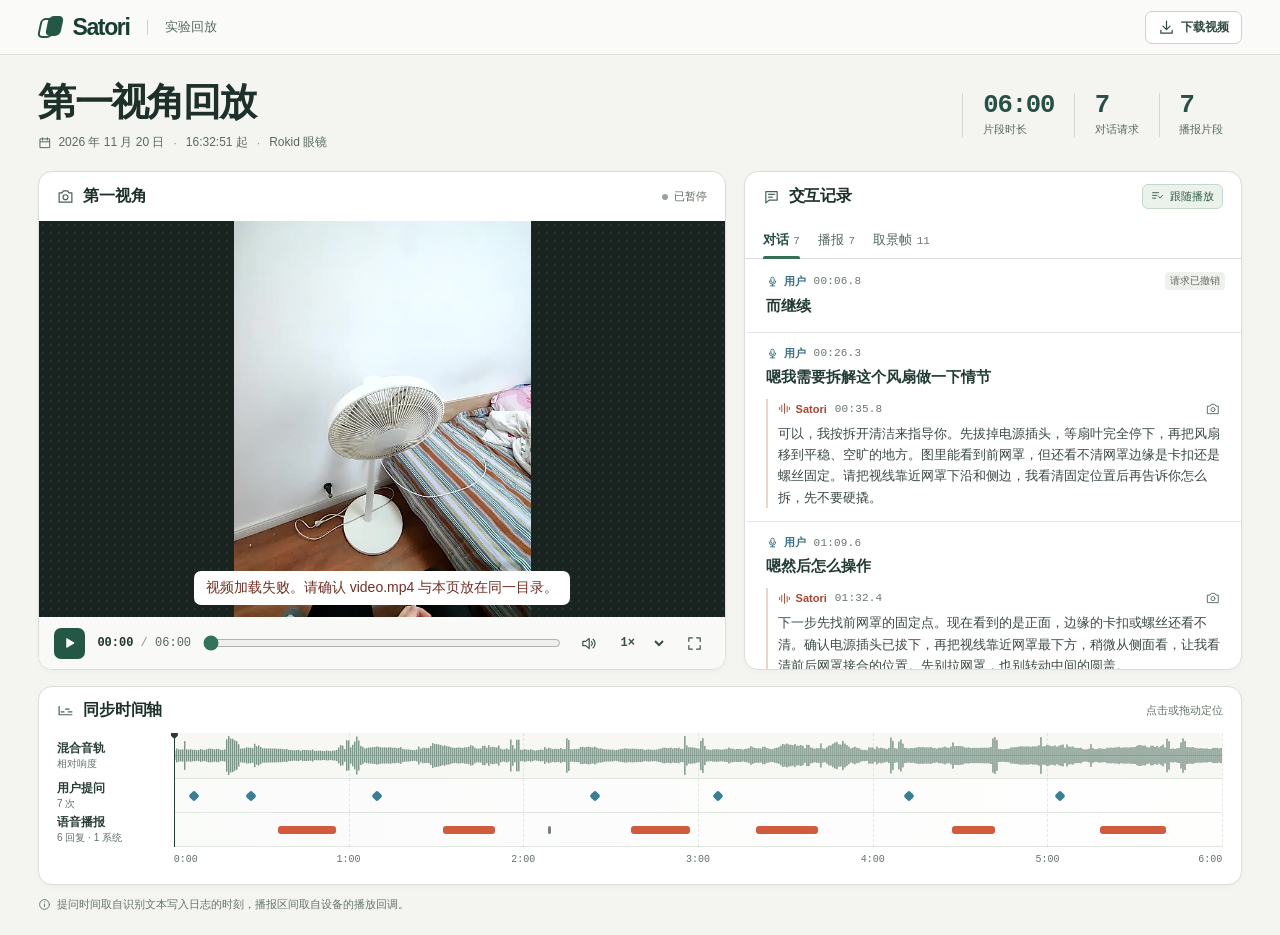
==== replay/index.html @ 566a4416 "Publish the six-minute Satori replay site" ====
<!doctype html>
<html lang="zh-CN">
<head>
  <meta charset="utf-8">
  <meta name="viewport" content="width=device-width,initial-scale=1">
  <meta name="color-scheme" content="light">
  <title>Satori · 第一视角实验回放</title>
  <link rel="stylesheet" href="replay.css">
  <script defer src="replay-data.js"></script>
  <script defer src="replay-timeline.js"></script>
  <script defer src="replay.js"></script>
</head>
<body>
  <header class="topbar"><div class="wrap top-inner">
    <div class="brand"><span class="brand-mark" aria-hidden="true"><i></i><b></b></span>Satori</div>
    <span class="top-rule"></span><span class="top-section">实验回放</span>
    <a class="download" href="video.mp4" download="Satori_第一视角_前6分钟.mp4"><i data-icon="download"></i>下载视频</a>
  </div></header>
  <main class="wrap">
    <div class="heading">
      <div><h1>第一视角回放</h1>
        <div class="metadata"><span><i data-icon="calendar"></i>2026 年 11 月 20 日</span><b>·</b><span>16:32:51 起</span><b>·</b><span>Rokid 眼镜</span></div>
      </div>
      <div class="stats"><div><strong id="totalDuration">06:00</strong><span>片段时长</span></div><div><strong id="totalTurns">7</strong><span>对话请求</span></div><div><strong id="totalSpeech">7</strong><span>播报片段</span></div></div>
    </div>
    <noscript><p>请允许本地 JavaScript 运行，以使用同步时间轴和对话定位。</p></noscript>
    <div class="workspace">
      <section class="card player-card" aria-label="第一视角视频">
        <div class="card-head"><h2><i data-icon="camera"></i>第一视角</h2><span class="play-state" id="playState">已暂停</span></div>
        <div class="player" id="player">
          <div class="stage" id="stage">
            <video id="video" src="video.mp4" poster="cover.jpg" preload="metadata" playsinline controls aria-label="实验第一视角有声录像"></video>
            <button class="center-play" id="centerPlay" aria-label="播放视频"><i data-icon="play"></i></button>
            <p id="mediaError" class="media-error" hidden>视频加载失败。请确认 video.mp4 与本页放在同一目录。</p>
          </div>
          <div class="playbar">
            <button class="iconbtn primary" id="togglePlay" aria-label="播放视频" title="播放 / 暂停"><i data-icon="play"></i></button>
            <span class="clock"><b id="timeNow">00:00</b><span> / </span>06:00</span>
            <input id="scrub" class="scrub" type="range" min="0" max="360" step="0.01" value="0" aria-label="视频进度">
            <button class="iconbtn" id="mute" aria-label="静音" title="静音"><i data-icon="volume"></i></button>
            <label class="speed" title="播放速度"><select id="speed" aria-label="播放速度"><option value="0.75">0.75×</option><option selected value="1">1×</option><option value="1.25">1.25×</option><option value="1.5">1.5×</option><option value="2">2×</option></select></label>
            <button class="iconbtn" id="full" aria-label="进入全屏" title="全屏"><i data-icon="expand"></i></button>
          </div>
        </div>
      </section>
      <section class="card log" aria-label="交互记录">
        <div class="card-head"><h2><i data-icon="chat"></i>交互记录</h2>
          <button id="follow" class="follow" aria-pressed="true" title="播放到下一段时，将该记录滚动到视野内"><i data-icon="follow"></i>跟随播放</button>
        </div>
        <div class="tabs" role="tablist" aria-label="记录类型">
          <button role="tab" id="tab-turns" aria-selected="true" aria-controls="records" data-mode="turns">对话 <span>7</span></button>
          <button role="tab" id="tab-speech" aria-selected="false" aria-controls="records" tabindex="-1" data-mode="speech">播报 <span>7</span></button>
          <button role="tab" id="tab-frames" aria-selected="false" aria-controls="records" tabindex="-1" data-mode="frames">取景帧 <span>11</span></button>
        </div>
        <div id="records" role="tabpanel" aria-labelledby="tab-turns" tabindex="0"></div>
      </section>
    </div>
    <section class="card time-card">
      <div class="card-head"><h2><i data-icon="timeline"></i>同步时间轴</h2><span class="timeline-help">点击或拖动定位</span></div>
      <div id="timeline"></div>
    </section>
    <p class="footnote"><i data-icon="info"></i>提问时间取自识别文本写入日志的时刻，播报区间取自设备的播放回调。</p>
  </main>
  <dialog id="frameDialog"><div class="dialog-head"><h2>取景帧 <span id="frameTime"></span></h2><button class="iconbtn" id="closeFrame" aria-label="关闭取景帧"><i data-icon="close"></i></button></div><img id="frameImage" alt="眼镜在此时刻采集的画面"><button id="frameSeek" class="frame-seek"><i data-icon="play"></i>从这一帧播放</button></dialog>
</body>
</html>
---- replay/replay.css ----
:root{color-scheme:light;--paper:#f4f5f1;--card:#fff;--ink:#1e302a;--muted:#586961;--line:#d9dfd8;--teal:#326c60;--blue:#376f85;--red:#a9442d;--mono:Consolas,"Cascadia Mono",monospace}
*{box-sizing:border-box}
body{margin:0;color:var(--ink);background:var(--paper);font-family:"DM Sans","Segoe UI","Microsoft YaHei",sans-serif;font-size:14px;-webkit-font-smoothing:antialiased}
button,input,select{font:inherit}
button,a,select,input{touch-action:manipulation}
button{color:inherit;cursor:pointer}
button{border:0;background:none;padding:0}
:focus-visible{outline:3px solid #1688ad;outline-offset:3px}
[hidden]{display:none!important}
.wrap{width:min(1480px,calc(100% - clamp(32px,6vw,108px)));margin:auto}
.topbar{border-bottom:1px solid var(--line);background:#fafbf8}
.top-inner{min-height:54px;display:flex;align-items:center;gap:17px}
.brand{display:flex;align-items:center;gap:9px;color:#183d33;font-size:23px;font-weight:720;letter-spacing:-1.35px;line-height:1}
.brand-mark{width:25px;height:25px;display:inline-block;position:relative}
.brand-mark i,.brand-mark b{position:absolute;display:block;width:15px;height:20px;transform:skew(-12deg);border:2px solid #235746;border-radius:5px;top:3px;left:1px}
.brand-mark b{top:1px;left:9px;background:#235746}
.top-rule{height:15px;width:1px;background:#cad3c9}.top-section{color:var(--muted);font-size:13px}
.download{margin-left:auto;display:flex;gap:6px;align-items:center;text-decoration:none;border:1px solid #cbd4ca;border-radius:7px;padding:7px 12px;background:#fff;color:#304b40;font-size:12px;font-weight:600}
.download:hover,.iconbtn:hover,.follow:hover,.frame-seek:hover{filter:brightness(.94)}
[data-icon],.svg-icon{display:inline-flex;align-items:center;justify-content:center;flex:none}
.svg-icon{width:17px;height:17px;vertical-align:middle}
.heading{display:flex;align-items:center;justify-content:space-between;gap:20px;padding:24px 0 20px}
h1,h2,p{margin:0}h1{font-family:"Instrument Sans","Segoe UI","Microsoft YaHei",sans-serif;font-weight:700;font-size:clamp(28px,3vw,40px);line-height:1.2;letter-spacing:-1.8px}
.metadata{display:flex;align-items:center;gap:9px;flex-wrap:wrap;margin-top:9px;color:var(--muted);font-size:12px}.metadata span{display:flex;align-items:center;gap:6px}.metadata .svg-icon{width:14px;height:14px}.metadata b{font-weight:400;color:#96a49a}
.stats{display:flex;align-items:center}.stats div{display:grid;gap:4px;min-width:83px;padding:0 clamp(12px,1.55vw,26px);border-left:1px solid #d1d9d0}.stats div:last-child{padding-right:0}.stats strong{font-family:var(--mono);color:#285047;font-size:clamp(19px,2vw,28px);line-height:1;letter-spacing:-1.2px;font-weight:600}.stats span{font-size:11px;color:var(--muted)}
.workspace{display:grid;grid-template-columns:minmax(0,1.38fr) minmax(0,1fr);gap:18px;align-items:stretch}
.card{overflow:hidden;background:var(--card);border:1px solid var(--line);border-radius:14px;box-shadow:0 2px 5px #263d2d08}
.card-head{height:49px;display:flex;align-items:center;justify-content:space-between;padding:0 18px;gap:12px}
h2{font-size:16px;font-weight:680;display:flex;align-items:center;gap:9px;letter-spacing:-.3px}.card-head h2 .svg-icon{color:#466258}
.play-state{font-size:11px;display:flex;align-items:center;gap:6px;color:#5b6c60}.play-state:before{content:"";width:6px;height:6px;border-radius:100%;background:#99a49c}.play-state.is-playing:before{background:#35826a}
.stage{isolation:isolate;position:relative;display:grid;place-items:center;overflow:hidden;height:clamp(300px,44vh,530px);background-color:#19231f;background-image:radial-gradient(#4c585040 0.8px,transparent .9px);background-size:8px 8px}
.stage video{display:block;width:100%;height:100%;object-fit:contain;min-width:0;min-height:0;cursor:pointer}
.center-play{position:absolute;left:50%;top:50%;transform:translate(-50%,-50%);width:58px;height:58px;border:1px solid #fff9;background:#162721b8;color:#fff;border-radius:50%;display:grid;place-items:center;box-shadow:0 4px 18px #0003}.center-play .svg-icon{width:24px;height:24px;margin-left:3px}
.media-error{position:absolute;text-align:center;bottom:12px;margin:0 8px;padding:8px 12px;background:#fff;color:#742f24;border-radius:7px}
.playbar{display:flex;align-items:center;gap:12px;min-height:52px;padding:0 15px;background:#f9faf7}.iconbtn{width:31px;height:31px;display:inline-grid;place-items:center;border-radius:7px;color:#3d534a}.iconbtn:hover{background:#e8ede7}.iconbtn.primary{background:#245746;color:#fff}.iconbtn.primary .svg-icon{width:14px;height:14px}
.clock{font:12px var(--mono);white-space:nowrap;color:#56675d;font-variant-numeric:tabular-nums}.clock b{font-weight:700;color:#1b3329}.clock span{color:#89978d}
.scrub{min-width:32px;flex:1;height:18px;margin:0;cursor:pointer;accent-color:#32745a}
.speed{position:relative;color:#374f45}.speed select{width:51px;height:30px;font:600 12px var(--mono);border:0;background:transparent;cursor:pointer;color:inherit;padding:0 1px}
.player:fullscreen{height:100%;width:100%;display:flex;flex-direction:column;background:#111b17}.player:fullscreen .stage{height:auto;min-height:0;flex:1}.player:fullscreen .playbar{min-height:58px}
.log{min-width:0;display:flex;flex-direction:column;height:calc(clamp(300px,44vh,530px) + 103px)}
.follow{display:flex;align-items:center;gap:6px;font-size:11px;border:1px solid #c9d3cc;border-radius:6px;padding:4px 8px;color:#59695e;white-space:nowrap}.follow[aria-pressed=true]{background:#eaf2eb;border-color:#c4d8c9;color:#2f5c43}.follow .svg-icon{width:13px;height:13px}
.tabs{display:flex;align-items:stretch;gap:18px;padding:0 18px;height:38px;border-bottom:1px solid var(--line);flex:none}
.tabs button{position:relative;font-weight:550;color:#53675c;font-size:13px}.tabs button span{font:11px var(--mono);margin-left:1px;color:#6b7d70}.tabs button[aria-selected=true]{color:#244e3e;font-weight:750}.tabs button[aria-selected=true]:after{content:"";position:absolute;left:0;right:0;bottom:-1px;height:3px;background:#356f56;border-radius:2px 2px 0 0}
#records{overflow-y:auto;min-height:0;overscroll-behavior:contain;scrollbar-width:thin;scrollbar-color:#bdc8bd transparent;flex:1;scroll-padding:6px}
.record{padding:13px 16px 13px 18px;border-bottom:1px solid #e2e7e1;border-left:3px solid transparent}.record:last-child{border-bottom:0}.record.current{border-left-color:var(--teal);background:#f3f7f2}.record.speaking{border-left-color:#bd5639;background:#fff7f2}
.row-meta{display:flex;align-items:center;gap:8px}.role{display:inline-flex;align-items:center;gap:5px;font-size:11px;font-weight:680}.role .svg-icon{height:13px;width:13px}.user-role{color:var(--blue)}.satori-role{color:var(--red)}.system-role{color:#58675d}.row-meta .status{margin-left:auto;font-size:10px;border-radius:4px;color:#646b61;background:#eff1ec;padding:2px 5px}.record.speaking .status:not(:empty){background:#f4ddd0;color:#91402a}
.stamp{font:11px var(--mono);color:#68776c;border-radius:3px;letter-spacing:.2px}.stamp:hover{color:var(--teal);text-decoration:underline}
.utterance,.reply,.speech-text{display:block;width:100%;text-align:left;line-height:1.65;overflow-wrap:anywhere}.utterance{margin:4px 0 0;font-size:15px;font-weight:650;color:#233c36}.utterance:hover,.reply:hover,.speech-text:hover{color:#195d55}
.reply-block{margin-top:9px;padding-left:10px;border-left:2px solid #e7d6c9}.reply,.speech-text{margin-top:4px;font-size:13px;color:#3a4940}.record .hint{margin-top:5px;font-size:11px;color:#68736a}
.speech-times{margin-left:auto;font:11px var(--mono);color:#6f786c}
.frame-link{margin-left:auto;border-radius:4px;width:24px;height:20px;display:grid;place-items:center;color:#61756a}.frame-link:hover{background:#e8eee7}.frame-link .svg-icon{height:14px;width:14px}
#timeline{padding:0 18px 10px}
.frames{display:grid;grid-template-columns:repeat(3,minmax(0,1fr));gap:12px;padding:16px}.shot{min-width:0;display:grid;gap:5px;text-align:left}.shot img{display:block;width:100%;aspect-ratio:0.88;object-fit:cover;background:#dee4dc;border-radius:6px}.shot.current img{outline:3px solid var(--teal);outline-offset:1px}.shot span{font:12px var(--mono);color:#42574a}.shot:active{transform:translateY(1px)}
.time-card{margin-top:16px}.time-card .card-head{height:46px}.timeline-help,.footnote{font-size:11px;color:#647369}.footnote{margin:11px 0 21px;display:flex;align-items:center;gap:6px;line-height:1.6}.footnote .svg-icon{width:13px;height:13px}
dialog{border:1px solid #b6c6b9;padding:14px;max-width:min(440px,90vw);max-height:92vh;border-radius:12px;background:white;color:var(--ink);box-shadow:0 12px 55px #132b2455}dialog::backdrop{background:#15251ed1}.dialog-head{display:flex;justify-content:space-between;align-items:center;margin-bottom:8px}.dialog-head h2 span{font:13px var(--mono);color:#526659}#frameImage{object-fit:contain;width:100%;max-height:65vh;display:block;background:#23342d;border-radius:5px}.frame-seek{margin-top:13px;width:100%;border-radius:7px;padding:9px;background:#245746;color:white;display:flex;align-items:center;justify-content:center;gap:6px}
@media(min-width:1550px){.log{font-size:15px}.reply,.speech-text{font-size:14px}.wrap{width:min(1530px,92%)}}
@media(max-width:820px){.wrap{width:calc(100% - 28px)}.workspace{grid-template-columns:minmax(0,1.15fr) minmax(0,1fr);gap:10px}.playbar{gap:5px;padding:0 8px}.card-head,.tabs{padding-left:13px;padding-right:13px}.record{padding-left:12px;padding-right:12px}.stats div{min-width:60px}.stage{height:330px}.log{height:433px}}
@media(max-width:650px){.top-inner{min-height:46px}.heading{align-items:flex-start;padding:20px 0 14px}.stats{display:none}.workspace{display:flex;flex-direction:column;gap:12px}.stage{height:clamp(240px,68vw,345px)}.card{border-radius:10px}.card-head{height:41px}.playbar{min-height:44px;gap:6px}.clock{font-size:11px}.speed select{width:47px}.log{height:clamp(290px,46vh,410px)}.time-card{margin-top:12px}.metadata{font-size:11px}.top-inner{gap:12px}.brand{font-size:21px}.download{padding:5px 8px}.tabs{height:35px}.footnote{align-items:flex-start}.footnote .svg-icon{margin-top:2px}}
@media(prefers-reduced-motion:reduce){*{scroll-behavior:auto!important}}
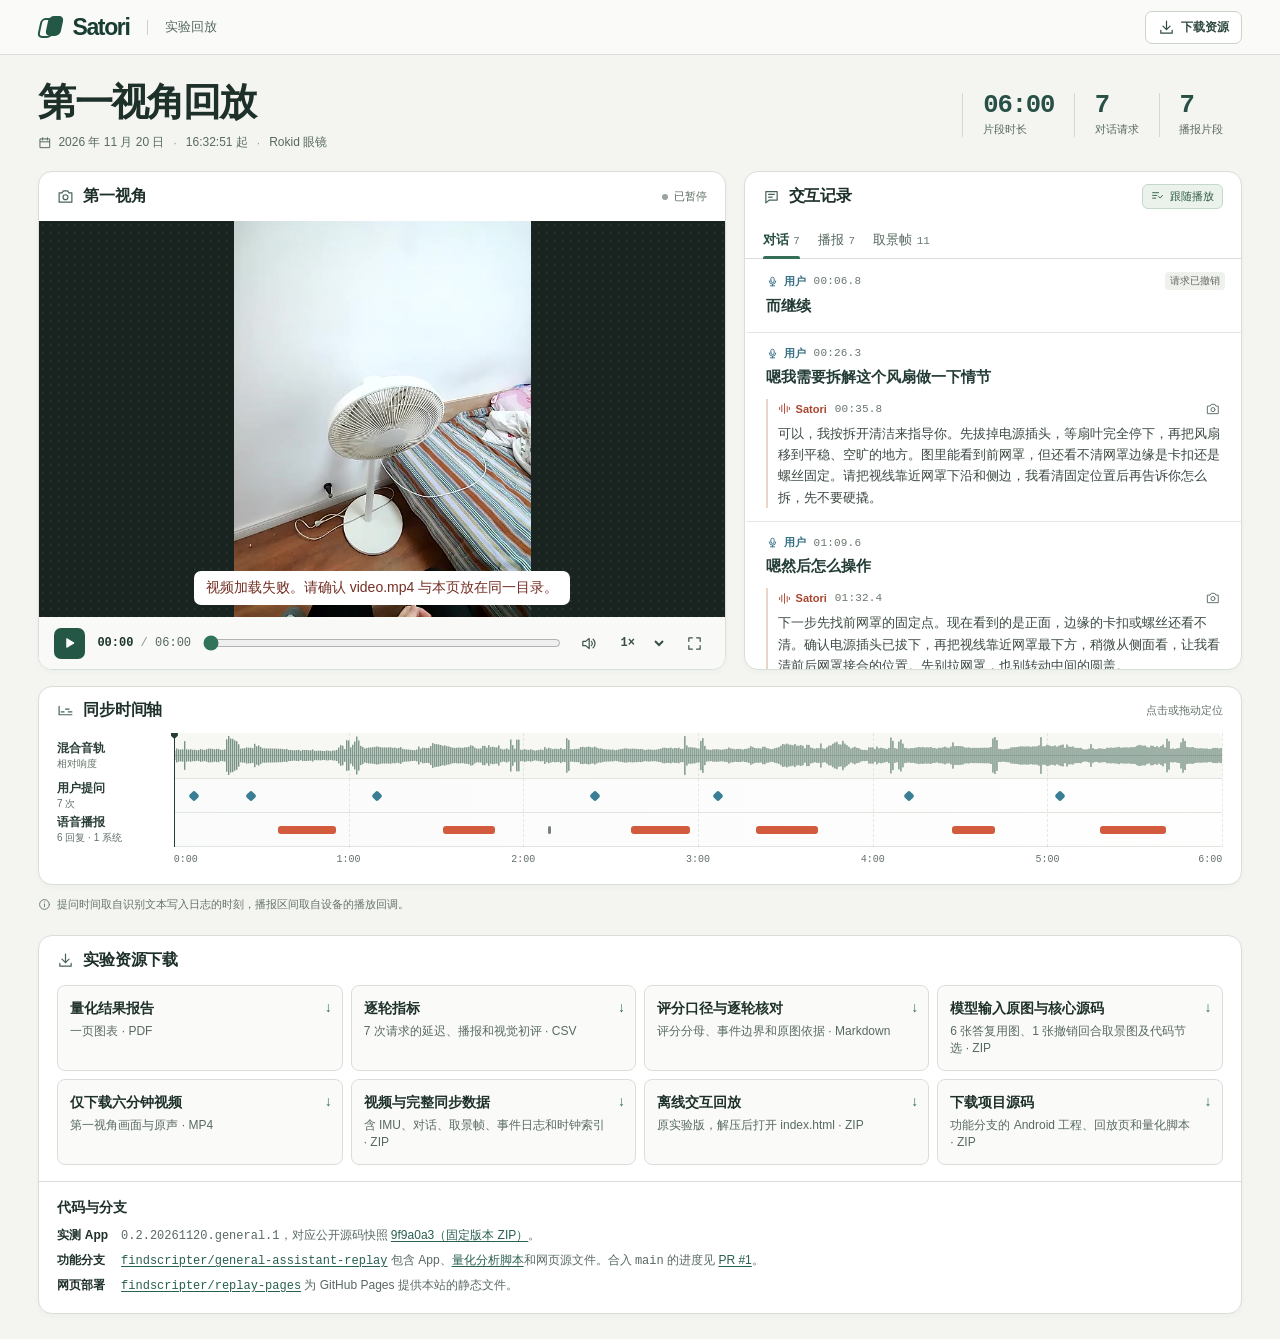
==== commit 97f50957: "Deploy replay downloads from source 0a1f5cbae45b2bdf9991c8feac6f8149f0316a75" ====
--- a/replay/index.html
+++ b/replay/index.html
@@ -14,7 +14,7 @@
   <header class="topbar"><div class="wrap top-inner">
     <div class="brand"><span class="brand-mark" aria-hidden="true"><i></i><b></b></span>Satori</div>
     <span class="top-rule"></span><span class="top-section">实验回放</span>
-    <a class="download" href="video.mp4" download="Satori_第一视角_前6分钟.mp4"><i data-icon="download"></i>下载视频</a>
+    <a class="download" href="#downloads"><i data-icon="download"></i>下载资源</a>
   </div></header>
   <main class="wrap">
     <div class="heading">
@@ -60,6 +60,27 @@
       <div id="timeline"></div>
     </section>
     <p class="footnote"><i data-icon="info"></i>提问时间取自识别文本写入日志的时刻，播报区间取自设备的播放回调。</p>
+    <section id="downloads" class="card resources" aria-labelledby="downloads-title" tabindex="-1">
+      <div class="card-head"><h2 id="downloads-title"><i data-icon="download"></i>实验资源下载</h2></div>
+      <div class="resource-list">
+        <a href="downloads/quantitative-report.pdf" download><strong>量化结果报告</strong><small>一页图表 · PDF</small></a>
+        <a href="downloads/per-turn-metrics.csv" download><strong>逐轮指标</strong><small>7 次请求的延迟、播报和视觉初评 · CSV</small></a>
+        <a href="downloads/scoring-notes.md" download><strong>评分口径与逐轮核对</strong><small>评分分母、事件边界和原图依据 · Markdown</small></a>
+        <a href="downloads/model-inputs-and-core.zip" download><strong>模型输入原图与核心源码</strong><small>6 张答复用图、1 张撤销回合取景图及代码节选 · ZIP</small></a>
+        <a href="video.mp4" download="Satori_第一视角_前6分钟.mp4"><strong>仅下载六分钟视频</strong><small>第一视角画面与原声 · MP4</small></a>
+        <a href="https://github.com/findscripter/Satori-Rokid/releases/download/replay-2026-11-20/video-and-synced-data.zip"><strong>视频与完整同步数据</strong><small>含 IMU、对话、取景帧、事件日志和时钟索引 · ZIP</small></a>
+        <a href="https://github.com/findscripter/Satori-Rokid/releases/download/replay-2026-11-20/offline-replay.zip"><strong>离线交互回放</strong><small>原实验版，解压后打开 index.html · ZIP</small></a>
+        <a href="https://codeload.github.com/findscripter/Satori-Rokid/zip/refs/heads/findscripter/general-assistant-replay"><strong>下载项目源码</strong><small>功能分支的 Android 工程、回放页和量化脚本 · ZIP</small></a>
+      </div>
+      <div class="resource-source">
+        <h3>代码与分支</h3>
+        <dl>
+          <dt>实测 App</dt><dd><code>0.2.20261120.general.1</code>，对应公开源码快照 <a href="https://codeload.github.com/findscripter/Satori-Rokid/zip/9f9a0a3e2b3e73f74a3097a69fe11b8f6bde1521">9f9a0a3（固定版本 ZIP）</a>。</dd>
+          <dt>功能分支</dt><dd><a href="https://github.com/findscripter/Satori-Rokid/tree/findscripter/general-assistant-replay"><code>findscripter/general-assistant-replay</code></a> 包含 App、<a href="https://github.com/findscripter/Satori-Rokid/blob/findscripter/general-assistant-replay/Tools/analyze_replay_metrics.py">量化分析脚本</a>和网页源文件。合入 <code>main</code> 的进度见 <a href="https://github.com/findscripter/Satori-Rokid/pull/1">PR #1</a>。</dd>
+          <dt>网页部署</dt><dd><a href="https://github.com/findscripter/Satori-Rokid/tree/findscripter/replay-pages"><code>findscripter/replay-pages</code></a> 为 GitHub Pages 提供本站的静态文件。</dd>
+        </dl>
+      </div>
+    </section>
   </main>
   <dialog id="frameDialog"><div class="dialog-head"><h2>取景帧 <span id="frameTime"></span></h2><button class="iconbtn" id="closeFrame" aria-label="关闭取景帧"><i data-icon="close"></i></button></div><img id="frameImage" alt="眼镜在此时刻采集的画面"><button id="frameSeek" class="frame-seek"><i data-icon="play"></i>从这一帧播放</button></dialog>
 </body>
--- a/replay/replay.css
+++ b/replay/replay.css
@@ -57,3 +57,14 @@
 @media(max-width:820px){.wrap{width:calc(100% - 28px)}.workspace{grid-template-columns:minmax(0,1.15fr) minmax(0,1fr);gap:10px}.playbar{gap:5px;padding:0 8px}.card-head,.tabs{padding-left:13px;padding-right:13px}.record{padding-left:12px;padding-right:12px}.stats div{min-width:60px}.stage{height:330px}.log{height:433px}}
 @media(max-width:650px){.top-inner{min-height:46px}.heading{align-items:flex-start;padding:20px 0 14px}.stats{display:none}.workspace{display:flex;flex-direction:column;gap:12px}.stage{height:clamp(240px,68vw,345px)}.card{border-radius:10px}.card-head{height:41px}.playbar{min-height:44px;gap:6px}.clock{font-size:11px}.speed select{width:47px}.log{height:clamp(290px,46vh,410px)}.time-card{margin-top:12px}.metadata{font-size:11px}.top-inner{gap:12px}.brand{font-size:21px}.download{padding:5px 8px}.tabs{height:35px}.footnote{align-items:flex-start}.footnote .svg-icon{margin-top:2px}}
 @media(prefers-reduced-motion:reduce){*{scroll-behavior:auto!important}}
+.resources{margin-bottom:28px;scroll-margin-top:12px}
+.resource-list{display:grid;grid-template-columns:repeat(auto-fit,minmax(min(100%,245px),1fr));gap:8px;padding:0 18px 16px}
+.resource-list a{position:relative;display:grid;align-content:start;gap:5px;padding:12px 26px 12px 12px;border:1px solid var(--line);border-radius:8px;background:#fafbf8;color:var(--ink);text-decoration:none;line-height:1.45}
+.resource-list a::after{content:"↓";position:absolute;right:10px;top:11px;color:var(--teal)}
+.resource-list a:hover{background:#eef4ed;border-color:#b4c8b8}
+.resource-list small,.resource-source{font-size:12px;color:var(--muted)}
+.resource-source{padding:14px 18px 17px;border-top:1px solid var(--line);line-height:1.65}
+.resource-source h3{font-size:14px;color:var(--ink);margin:0 0 7px}
+.resource-source dl{display:grid;grid-template-columns:max-content minmax(0,1fr);margin:0;gap:4px 13px}
+.resource-source dt{font-weight:650;color:var(--ink)}.resource-source dd{margin:0;overflow-wrap:anywhere}
+.resource-source a{color:#295f50;text-underline-offset:2px}.resource-source code{font-family:var(--mono);font-size:12px}
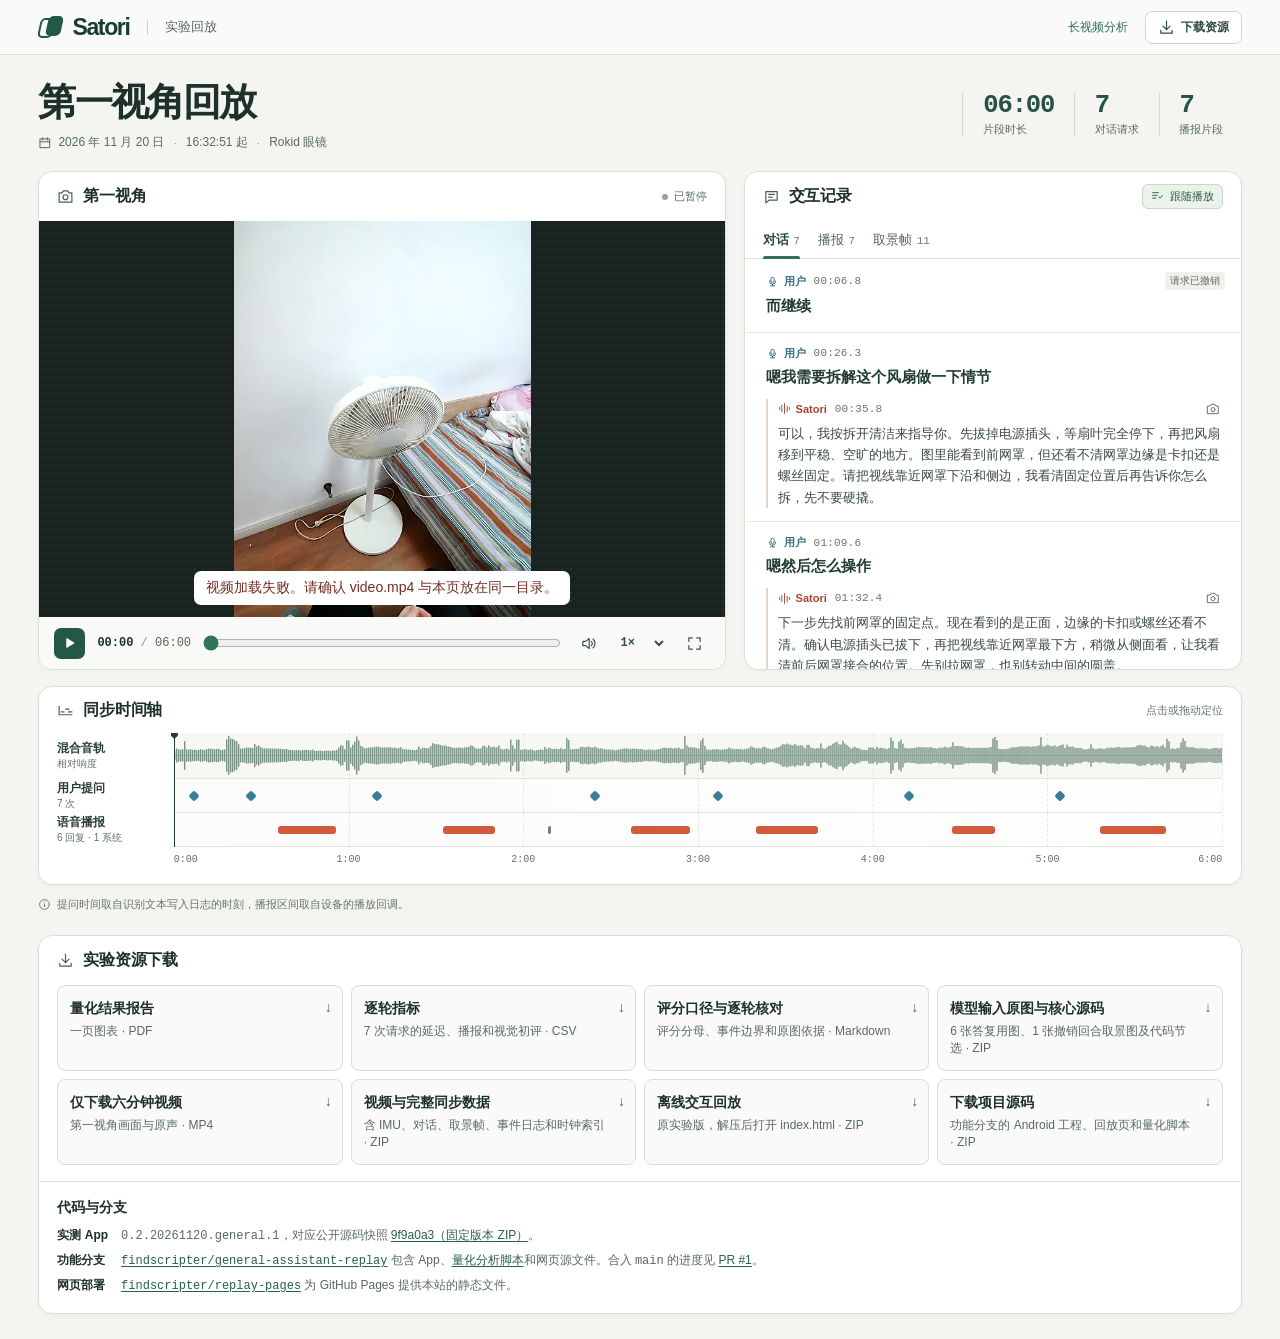
==== commit 65d9d9a2: "Publish licensed 4K analysis from e127609d59f0fc1ae21af2594f260dcd31de711a" ====
--- a/replay/index.html
+++ b/replay/index.html
@@ -14,6 +14,7 @@
   <header class="topbar"><div class="wrap top-inner">
     <div class="brand"><span class="brand-mark" aria-hidden="true"><i></i><b></b></span>Satori</div>
     <span class="top-rule"></span><span class="top-section">实验回放</span>
+    <a class="study-nav" href="../recheck/index.html">长视频分析</a>
     <a class="download" href="#downloads"><i data-icon="download"></i>下载资源</a>
   </div></header>
   <main class="wrap">
--- a/replay/replay.css
+++ b/replay/replay.css
@@ -17,6 +17,7 @@
 .top-rule{height:15px;width:1px;background:#cad3c9}.top-section{color:var(--muted);font-size:13px}
 .download{margin-left:auto;display:flex;gap:6px;align-items:center;text-decoration:none;border:1px solid #cbd4ca;border-radius:7px;padding:7px 12px;background:#fff;color:#304b40;font-size:12px;font-weight:600}
 .download:hover,.iconbtn:hover,.follow:hover,.frame-seek:hover{filter:brightness(.94)}
+.study-nav{margin-left:auto;color:var(--teal);font-size:12px;white-space:nowrap;text-decoration:none}.study-nav:hover{text-decoration:underline}.study-nav+.download{margin-left:0}
 [data-icon],.svg-icon{display:inline-flex;align-items:center;justify-content:center;flex:none}
 .svg-icon{width:17px;height:17px;vertical-align:middle}
 .heading{display:flex;align-items:center;justify-content:space-between;gap:20px;padding:24px 0 20px}
